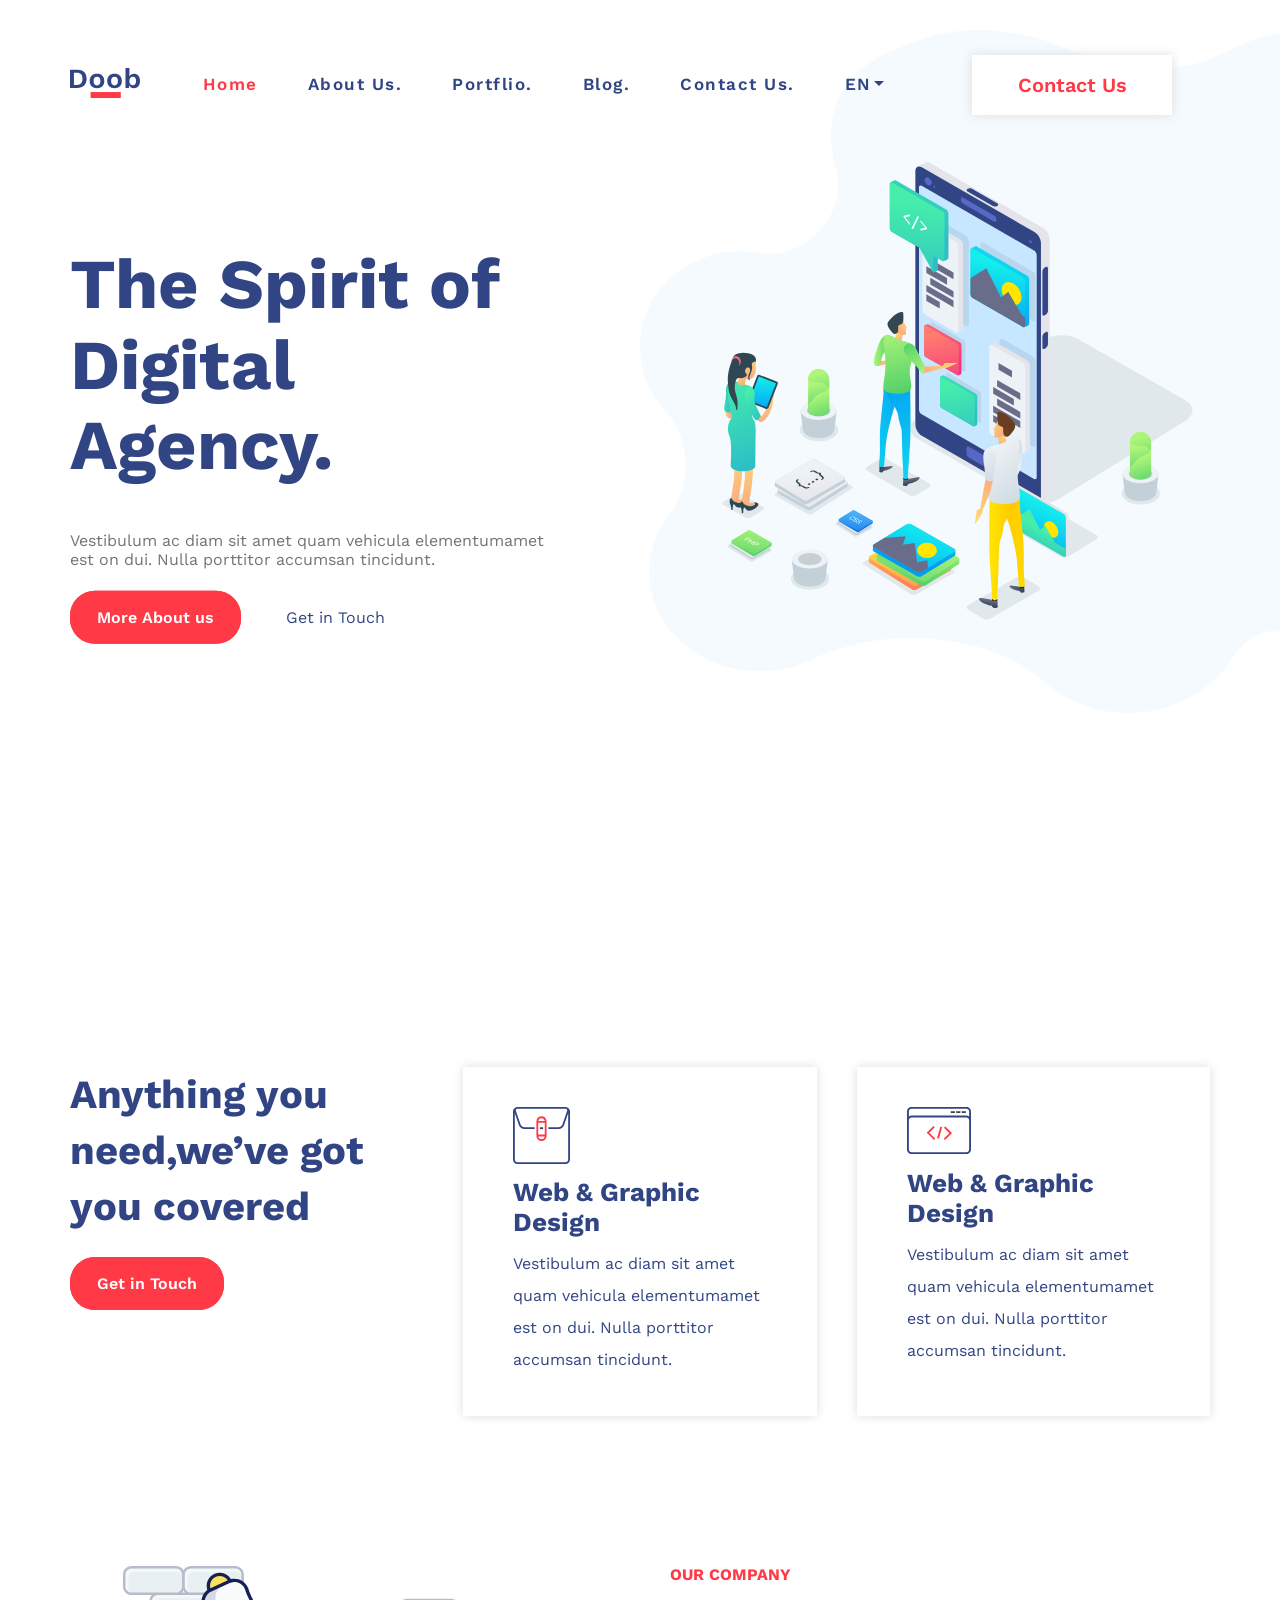
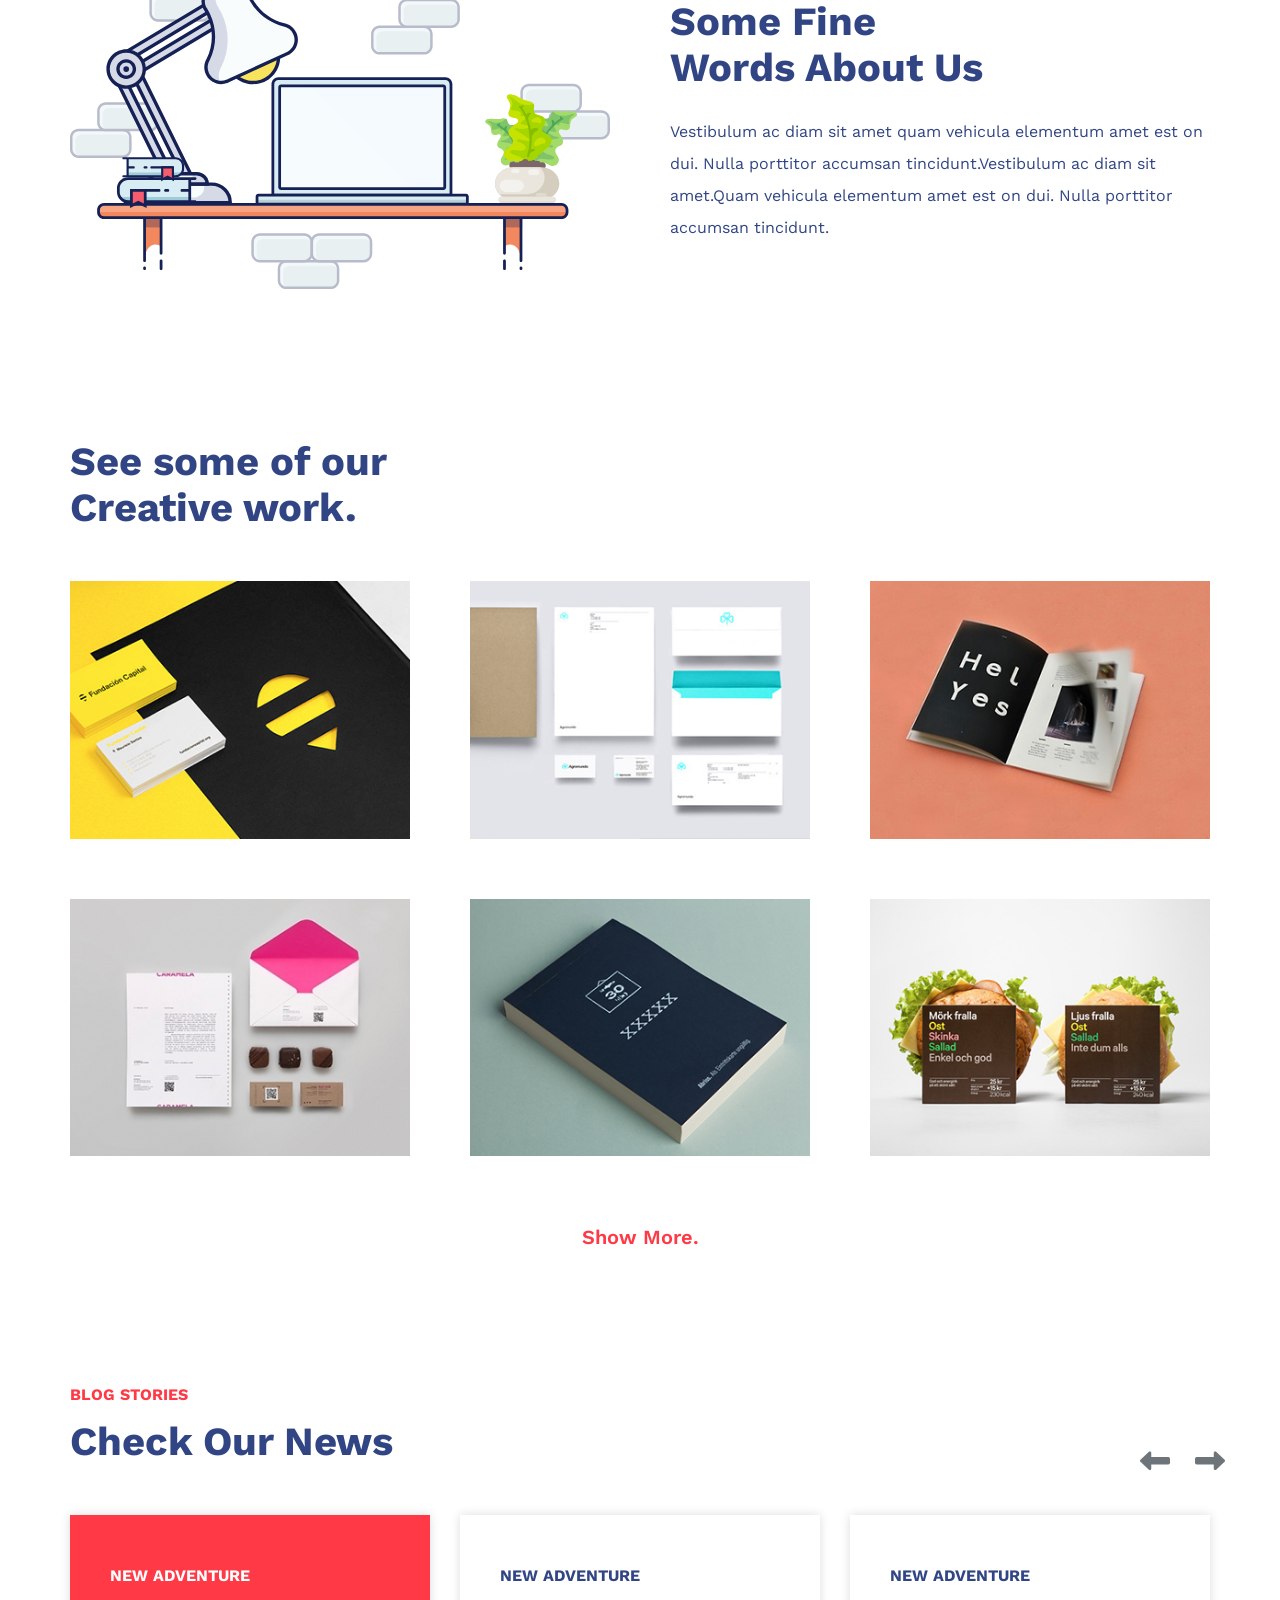
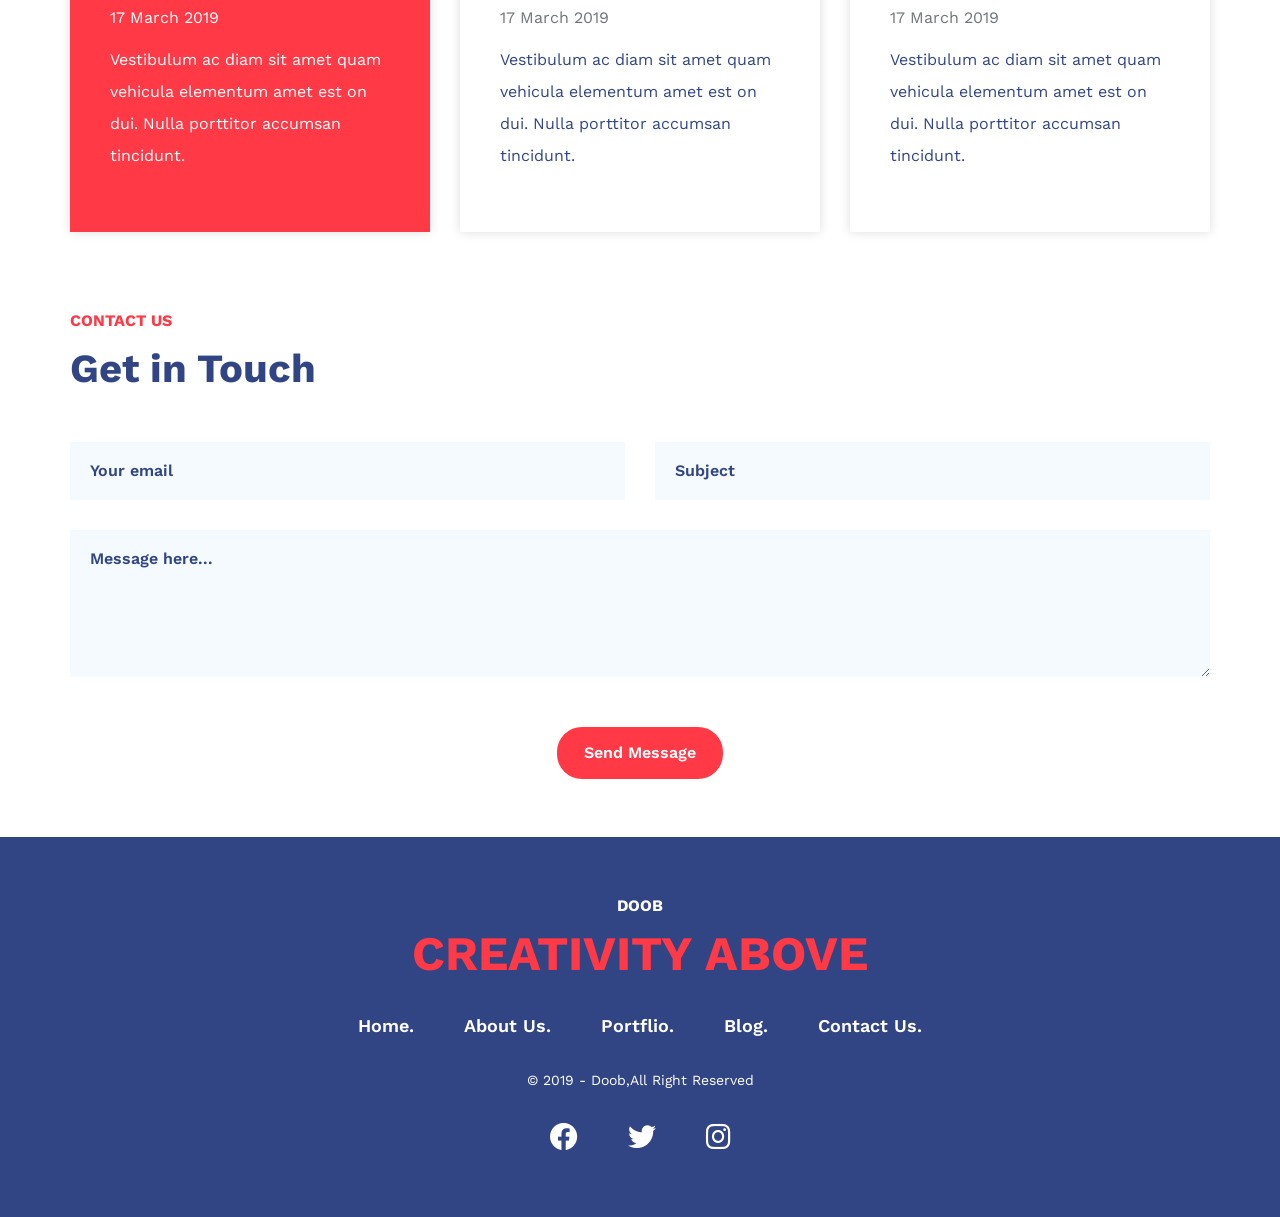
==== index.html @ 3b0971f9 "Add files via upload" ====
<!DOCTYPE html>
<html lang="en">
<head>
    <meta charset="UTF-8">
    <meta name="viewport" content="width=device-width, initial-scale=1.0">
    <title>Doob</title>
    <!-- Font Awesome Library -->
    <link rel="stylesheet" href="css/all.css">
    <!-- normalize file -->
    <link rel="stylesheet" href="css/normalize.css">
    <!-- framework -->
    <link rel="stylesheet" href="css/framework.css">
    <!-- Doob -->
    <link rel="stylesheet" href="css/Doob.css">
    <!-- Google fonts -->
    <link rel="preconnect" href="https://fonts.googleapis.com">
    <link rel="preconnect" href="https://fonts.gstatic.com" crossorigin>
    <link href="https://fonts.googleapis.com/css2?family=Work+Sans:wght@400;600&display=swap" rel="stylesheet">
    <!-- favicon -->
    <link rel="icon" href="images/favicon.png">
</head>
<body>
    <!-- Start Header -->
    <header id="Home">
        <div class="container">
            <div class="parent">
                <a href="#Home">
                    <img src="images/logo.svg" alt="">
                </a>         
                <nav>
                    <i class="fa-solid fa-bars"></i>
                    <!-- <i class="fa-solid fa-xmark"></i>                     js -->
                    <ul>
                        <li><a href="#Home" class="active">Home</a></li>
                        <li><a href="#About">About Us.</a></li>
                        <li><a href="#Portflio">Portflio.</a></li>
                        <li><a href="#Blog">Blog.</a></li>
                        <li><a href="#Contact">Contact Us.</a></li>
                        <li><a href="EN">EN</a></li>
                    </ul>
                    <button>Contact Us</button>
                </nav>  
            </div>
            <div class="content">
                <h1>The Spirit of Digital Agency.</h1>
                <p>Vestibulum ac diam sit amet quam vehicula elementumamet est on dui. Nulla porttitor accumsan tincidunt.</p>
                <a href="#About">More About us</a>
                <a href="#Contact">Get in Touch</a>
            </div>
        </div>
        <div class="container-fluid-hero">
            <img src="images/hero.svg" alt="hero">
        </div>
        
    </header>
    <!-- End Header -->
    <!-- Start About -->
    <div class="about" id="About">
        <div class="container">
            <div class="top-about"> 
                <div class="text">
                    <h2>Anything you need,we’ve got you covered</h2>
                    <a href="Contact">Get in Touch</a>
                </div>
                <div class="box">
                    <img src="images/service-icon1.svg" alt="">
                    <h3>Web & Graphic Design</h3>
                    <p>Vestibulum ac diam sit amet quam vehicula elementumamet est on dui. Nulla porttitor accumsan tincidunt.</p>
                </div>
                <div class="box">
                    <img src="images/service-icon2.svg" alt="">
                    <h3>Web & Graphic Design</h3>
                    <p>Vestibulum ac diam sit amet quam vehicula elementumamet est on dui. Nulla porttitor accumsan tincidunt.</p>
                </div>
            </div>
            <div class="button-about">
                <img src="images/aboutimg.svg" alt="">
                <div class="text">
                    <div class="component">
                        <h5>OUR COMPANY</h5>
                        <h2>Some Fine <br> 
                            Words About Us</h2>
                    </div>
                    <p>Vestibulum ac diam sit amet quam vehicula elementum amet est on dui. Nulla porttitor accumsan tincidunt.Vestibulum ac diam sit amet.Quam vehicula elementum amet est on dui. Nulla porttitor accumsan tincidunt.</p>
                </div>
                
            </div>
        </div>
    </div>
    <!-- End About -->
    <!-- start portfolio -->
    <div class="portfolio">
        <div class="container">
            <h2>See some of our <br> Creative work.</h2>
            <div class="images">              
                <img src="images/1.png" alt="portfolio-1">
                <img src="images/2.png" alt="portfolio-2">
                <img src="images/3.png" alt="portfolio-3">
                <img src="images/4.png" alt="portfolio-4">
                <img src="images/5.png" alt="portfolio-5">
                <img src="images/6.png" alt="portfolio-6">
                <!-- <img src="images/1.png" alt="">                    js
                <img src="images/1.png" alt="">
                <img src="images/1.png" alt=""> -->
            </div>
            <button>Show More.</button>
        </div>
    </div>
    <!-- end portfolio -->
    <!-- start blog -->
    <div class="blog">
        <div class="container">
            <div class="component">
                <h5>BLOG STORIES</h5>
                <h2>Check Our News</h2>
            </div>
            <i class="fa-solid fa-left-long"></i>
            <i class="fa-solid fa-right-long"></i>
            <div class="content">
                <div class="box active">
                    <h6>NEW ADVENTURE</h6>
                    <p>17 March 2019</p>
                    <p>Vestibulum ac diam sit amet quam vehicula elementum amet est on dui. Nulla porttitor accumsan tincidunt.</p>
                </div>
                <div class="box">
                    <h6>NEW ADVENTURE</h6>
                    <p>17 March 2019</p>
                    <p>Vestibulum ac diam sit amet quam vehicula elementum amet est on dui. Nulla porttitor accumsan tincidunt.</p>
                </div>
                <div class="box">
                    <h6>NEW ADVENTURE</h6>
                    <p>17 March 2019</p>
                    <p>Vestibulum ac diam sit amet quam vehicula elementum amet est on dui. Nulla porttitor accumsan tincidunt.</p>
                </div>
                <!-- <div class="box">
                    <h6>NEW ADVENTURE</h6>                                              js,hover
                    <p>17 March 2019</p>
                    <p>Vestibulum ac diam sit amet quam vehicula elementum amet est on dui. Nulla porttitor accumsan tincidunt.</p>
                </div>
                <div class="box">
                    <h6>NEW ADVENTURE</h6>
                    <p>17 March 2019</p>
                    <p>Vestibulum ac diam sit amet quam vehicula elementum amet est on dui. Nulla porttitor accumsan tincidunt.</p>
                </div>
                <div class="box">
                    <h6>NEW ADVENTURE</h6>
                    <p>17 March 2019</p>
                    <p>Vestibulum ac diam sit amet quam vehicula elementum amet est on dui. Nulla porttitor accumsan tincidunt.</p>
                </div> -->
            </div>
        </div>
    </div>
    <!-- end blog -->
    <!-- start contact -->
    <div class="contact">
        <div class="container">
            <div class="component">
                <h5>CONTACT US</h5>
                <h2>Get in Touch</h2>
            </div>
            <form action="">
                <input type="text" placeholder="Your email">
                <input type="subject" placeholder="Subject">
                <textarea name="massage" id="" cols="2" rows="2" placeholder="Message here..."></textarea>
            </form>
            <a href="#Home">Send Message</a>
        </div>
    </div>
    <!-- end contact  -->
    <!-- start footer -->
    <footer>
        <div class="container">
                <h5>DOOB</h5>
                <h3>CREATIVITY ABOVE</h3>
            <ul>
                <li><a href="#Home" class="active">Home.</a></li>
                <li><a href="#About">About Us.</a></li>
                <li><a href="#Portflio">Portflio.</a></li>
                <li><a href="#Blog">Blog.</a></li>
                <li><a href="#Contact">Contact Us.</a></li>
            </ul>
            <h6>&copy; 2019 - Doob,All Right Reserved</h6>
            <ul>
                <li><a href="https://www.facebook.com/"><i class="fa-brands fa-facebook"></i></a></li>
                <li><a href="https://twitter.com/"><i class="fa-brands fa-twitter"></i></a></li>
                <li><a href="https://instagram.com/"><i class="fa-brands fa-instagram"></i></a></li>
            </ul>
        </div> 
    </footer>
    <!-- end footer -->

</body>
</html>
---- css/Doob.css ----
/* start variables */
:root {
    --main-color: #314584;
    --Secondry-color:#FF3946;
    --section-padding: 100px;
}
/* end variables */
/* start global */
*{
    padding: 0;
    margin: 0;
    box-sizing: border-box;
    -webkit-box-sizing: border-box;
    -moz-box-sizing: border-box;
} 
*:focus {
    outline: none;
}
html {
    scroll-behavior: smooth;
}
body {
    font-family: 'Work Sans', sans-serif;
}
.container {
    padding-left: 15px;
    padding-right: 15px;
    margin-left: auto;
    margin-right: auto;
}
ul {
    list-style: none;
}
a {
    text-decoration: none;
}
/* small */
@media (min-width:768px) {
    .container {
        width: 750px;
    }
}
/* medium */
@media (min-width:992px) {
    .container {
        width: 970px;
    }
}
/* large */
@media (min-width:1200px) {
    .container {
        width: 1170px;
    }
}
/* end global */
/* Start Components */
@media (max-width:991px) {
    .component{
        text-align: center;
}
}
    .component h5 {
    margin-bottom: 15px;
    color: var(--Secondry-color);
    font-size: 16px;
}
    .component h2 {
    font-size: 40px;
    color: var(--main-color);
    margin-bottom: 25px;
}

/* end Components */
/* start header */
header {
    position: relative;
    height: 687px;
}
header .container .parent{
    display: flex;
    justify-content: space-between;
    align-items: center;
    min-height: 97px;
    padding-top: 55px;
    flex-wrap: wrap;
    position: relative;
}
@media (max-width: 991px) {
    header .container .parent{
        padding-top: 20px;
        align-items: flex-start;
    }
}
header .container>a {
    display: inline-block;
    margin-right: 70px;
}
header .container nav {
    display: flex;
    flex: 1;
    justify-content: space-around;
    align-items: center;

}
@media (max-width: 991px) {
    header .container nav {
      display: flex;
      justify-content: flex-end;
    }
}
header .container nav i {
    color: var(--main-color);
    font-weight: 600;
    font-size: 20px;
    cursor: pointer;
}
@media (min-width: 992px) {
    header .container nav i{
      display: none;
    }
  }
header .container nav ul {
    display: flex;
    align-items: center;

}
@media (max-width: 991px) {
    header .container nav ul {
      display: none;
      top: 0;
    }
    header nav i:hover + ul {
        display: flex;
        flex-direction: column;
        position: absolute;
        top: 130%;
        left: 0;
        width: 100%;
    }
}
header .container nav ul li a{
    color: var(--main-color);
    display: block;
    padding: 10px 25px;
    font-size: 17px;
    font-weight: 600;
    position: relative;
    transition: 0.3s;
    letter-spacing: 1.5px;
}
@media (max-width:1200px) {
    header .container nav ul li a {
        padding: 10px 7px;
    }
}
@media (max-width: 991px) {
    header .container nav ul li a {
        font-size: 32px;
    }
}
header .container nav ul li:last-child a::after {
    content: "";
    position: absolute;
    top: 52%;
    right: 12.5px;
    transform: translateY(-50%);
    border-color: var(--main-color) transparent transparent;
    border-width: 5px;
    border-style: solid;
    -webkit-transform: translateY(-50%);
    -moz-transform: translateY(-50%);
    -ms-transform: translateY(-50%);
    -o-transform: translateY(-50%);
}
@media (max-width: 991px) {
    header .container nav ul li:last-child a::after {
        border-width: 8px;
        right: -12px;
    }
}
header .container nav ul li:last-child a:hover::after{
    border-color: var(--Secondry-color) transparent transparent;
}
header .container nav ul li .active
,header .container nav ul li a:hover{
    color: var(--Secondry-color);
}
header .container nav>button {
    background: white;
    color: var(--Secondry-color);
    font-weight: 600;
    font-size: 20px;
    border: none;
}
@media (min-width:1200px) {
    header .container nav>button {
        width: 200px;
        height: 60px;
        box-shadow: 0 0 10px #ddd;
    }
}
@media (max-width: 991px) {
    header .container nav>button {
      display: none;
    }
  }

header .container-fluid-hero {
    width: 100%;
    padding-right: 15px;
    padding-left: 15px;
    margin-right: auto;
    margin-left: auto;
}
header .container-fluid-hero img {
    position: absolute;
    top: 0;
    right: 0;
    z-index: -9;
    margin-top: 30px;
    width: 50%;
}


@media (max-width: 991px) {
    .container-fluid-hero img {
    display: none;
}
}
header .container .content {
    max-width: 500px;
    position: absolute;
    top: 70%;
    transform: translateY(-50%);
    -webkit-transform: translateY(-50%);
    -moz-transform: translateY(-50%);
    -ms-transform: translateY(-50%);
    -o-transform: translateY(-50%);
}
@media (min-width:992px) {
    header .container .content {
        top: 60%;
    }
}
@media (max-width:991px) {
    header .container .content{
        text-align: center;
    position: absolute;
    left: 50%;
    transform: translateX(-50%);
    }
    
}
header .container .content h1 {
    font-size: 70px;
    color: var(--main-color);
}
@media (max-width: 991px) {
    header .container .content h1 {
    font-size: 40px;
}
}
header .container .content p {
    font-size: 16px;
    color: #6E757A;
    margin-bottom: 40px;
}
header .container .content a:first-of-type {
    color: #ffff;
    background-color: var(--Secondry-color);
    border: 2px solid var(--Secondry-color);
    padding: 15px 25px;
    border-radius: 25px;
    font-weight: 600;
    -webkit-border-radius: 25px;
    -moz-border-radius: 25px;
    -ms-border-radius: 25px;
    -o-border-radius: 25px;

}
header .container .content a:first-of-type:hover {
    color: var(--main-color);
    background-color: #ffff;
}
@media (max-width:991px) {
    header .container .content a:first-of-type{
        margin: 30px 0;
        display: inline-block;
}
    
}
header .container .content a:last-of-type {
    margin: 0 40px;
    color: var(--main-color);
}
header .container .content a:last-of-type:hover {
    color: var(--Secondry-color);
}
/* end header */
/* start About */
/* top-about */
.about {
    padding:calc(var(--section-padding) + 80px)  10px 0 ;
    margin: 150px 0 0 ;
}
.about .container .top-about {
    display: grid;
    grid-template-columns: repeat(auto-fill, minmax(300px, 1fr));
    grid-column-gap: 40px;
    margin: 50px 0;
    grid-row-gap: 60px;
}
@media (max-width:991px) {
    .about .container .top-about .text{
        display: flex;
        justify-content: center;
        align-items: center;
        flex-wrap: wrap;
}
}
.about .container .top-about .text h2 {
    font-size: 40px;
    color: var(--main-color);
    line-height: 1.4;
    margin-bottom: 40px;
}
@media (max-width:991px) {
    .about .container .top-about .text h2{
        text-align: center;
}
}
.about .container .top-about .text a {
    color: #ffff;
    background-color: var(--Secondry-color);
    border: 2px solid var(--Secondry-color);
    padding: 15px 25px;
    border-radius: 25px;
    font-weight: 600;
    -webkit-border-radius: 25px;
    -moz-border-radius: 25px;
    -ms-border-radius: 25px;
    -o-border-radius: 25px;
}
.about .container .top-about .box {
    padding: 40px 50px;
    color: var(--main-color);
    box-shadow: 0 0 10px #ddd;
    background-color: #ffff;
}
.about .container .top-about .box h3 {
    font-size: 26px;
    margin: 10px 0;
}
.about .container .top-about .box p {
    line-height: 2;
    
}
/* button-about */
.about .container .button-about {
    display: grid;
    grid-template-columns: repeat(auto-fill, minmax(400px, 1fr));
    grid-column-gap: 60px;
    margin: 50px 0;
    grid-row-gap: 60px;
    padding: var(--section-padding) 0;
}
.about .container .button-about img {
    width: 100%;
}

@media (max-width:991px) {
    .about .container .button-about .text{
        text-align: center;
}
}

@media (max-width:991px) {
    .about .container .button-about .text .component h2{
        line-height: 1.5;
        font-size: 32px;
}
}
.about .container .button-about .text p {
    color: var(--main-color);
    line-height: 2;
}
/* end About */
/* start portfolio */
.portfolio {
    padding-bottom: var(--section-padding);
    position: relative;
} 
.portfolio .container h2{
    font-size: 40px;
    color: var(--main-color);
    margin-bottom: 40px;
}
.portfolio .container .images{
    display: grid;
    grid-template-columns: repeat(auto-fill, minmax(300px, 1fr));
    grid-column-gap: 60px;
    margin: 50px 0;
    grid-row-gap: 60px;
}
.portfolio .container .images img {
    position: relative;
    width: 100%;

}
/* .portfolio .container .images img::after {
    content: "";
    width: 100px;
    height: 100px;
    background-color: #314584;
    position: absolute;
    left: 50%;
    top: 50%;
}
.portfolio .container .images img:hover::after {

} */
.portfolio .container button{
    position: absolute;
    left: 50%;
    transform: translateX(-50%);
    border: none;
    color: var(--Secondry-color);
    padding: 20px 30px;
    font-size: 20px;
    background-color: #ffff;
    cursor: pointer;
    font-weight: 600;
}
/* end portfolio */
/* start blog */
.blog {
    margin-top: 80px ;
    margin-bottom: 80px ;
}
.blog .container {
    position: relative;
}
.blog .container .content {
    display: grid;
    grid-template-columns: repeat(auto-fill, minmax(300px, 1fr));
    grid-column-gap: 30px;
    margin: 50px 0;
    grid-row-gap: 60px;
}
.blog .container i{
    position: absolute;
    right: 0;
    top: 60px;
    color: #6E757A;
    font-size: 30px;
    cursor: pointer;
}
@media (max-width:991px) {
    .blog .container i{
        display: none;
}
}
.blog .container  i:first-of-type {
    right: 55px;
}
.blog .container  i:hover
{
    color: var(--main-color);
}

.blog .container .content .box{
    padding: 40px;
    padding-bottom: 60px;
    box-shadow: 0 0 10px #ddd;
    line-height: 2;
    cursor: pointer;
}
.blog .container .content .active {
    background-color: var(--Secondry-color);
}
.blog .container .content .box h6 {
    color: var(--main-color);
    margin: 5px 0;
    font-size: 16px;
}
.blog .container .content .active h6 {
    color: #ffff;
}
.blog .container .content .box p:not(:last-child) {
    color: #6E757A;
    margin: 10px 0;
}

.blog .container .content .box p:last-child{
    color: var(--main-color);
}
.blog .container .content .active p{
    color: #ffff !important;
}
/* end blog */
/* start contact us */
.contact .container {
    position: relative;
}
.contact .container form {
    display: grid;
    grid-template-columns: repeat(auto-fill, minmax(450px, 1fr));
    flex-wrap: wrap;
    grid-column-gap: 30px;
    margin: 50px 0;
    
    grid-row-gap: 30px;
}
@media (min-width:992px) {
    .contact .container form {
    grid-template-rows: repeat(3, 1fr);
}
}
@media (max-width:768px) {
    .contact .container form {
        grid-template-columns: repeat(auto-fill, minmax(300px, 1fr));
}
}
.contact .container form input {
    border: none;
    background-color: #F4FAFE;
    padding: 20px;
    font-weight: 600;
    color: var(--main-color);
}
.contact .container form input::placeholder
,.contact .container form textarea::placeholder{
    color: var(--main-color);
}
.contact .container form textarea{
    border: none;
    background-color: #F4FAFE;
    padding: 20px;
    font-weight: 600;
    color: var(--main-color);
}
@media (min-width:992px) {
    .contact .container form textarea {
    grid-area: 2/1/4/3;
}
}
.contact .container  a{
    background-color: var(--Secondry-color);
    border: 2px solid var(--Secondry-color);
    padding: 15px 25px;
    border-radius: 25px;
    font-weight: 600;
    -webkit-border-radius: 25px;
    -moz-border-radius: 25px;
    -ms-border-radius: 25px;
    -o-border-radius: 25px;
    color: #ffff;
    position: absolute;
    left: 50%;
    transform: translateX(-50%);
}
/* end contact us */
/* start footer */
footer {
    background-color: #314584;
    padding-top: 50px;
    margin-top: 160px;
    height: 380px;
}

footer .container {
    display: flex;
    justify-content: space-evenly;
    align-items: center;
    flex-direction: column;
    height: 300px;
}
@media (max-width:479px) {
    footer {
        height: 600px;
    }
    footer .container{
        height: 550px;
        justify-content: space-between;
    }
}
footer .container h5 {
    color: #ffff;
    font-size: 16px;
}
footer .container h3 {
    font-size: 48px;
    color: var(--Secondry-color);
}
@media (max-width:479px) {
    footer .container h3 {
        font-size: 40px;
}
}
footer .container ul {
    display: flex;
    justify-content: center;
}
@media (max-width:479px) {
    footer .container ul {
        flex-direction: column;
        align-items: center;

}

    footer .container h6 + ul
    {
        flex: 0.7;
        justify-content: space-evenly;
    }
}
footer .container ul li a{
    display: block;
    padding: 25px;
    color: #ffff;
    font-weight: 600;
    font-size: 18px;
}
@media (max-width:786px) {
    footer .container ul li a {
        padding: 5px ;
}
}
@media (max-width:479px) {
    footer .container ul li a {
        padding: 0;
        font-size: 16px;
        
}
}
footer .container h6 {
    color: #fff;
    font-size: 14px;
    font-weight: 400;
}
footer .container h6 + ul li a i{
    font-size: 28px;
}
/* end footer */
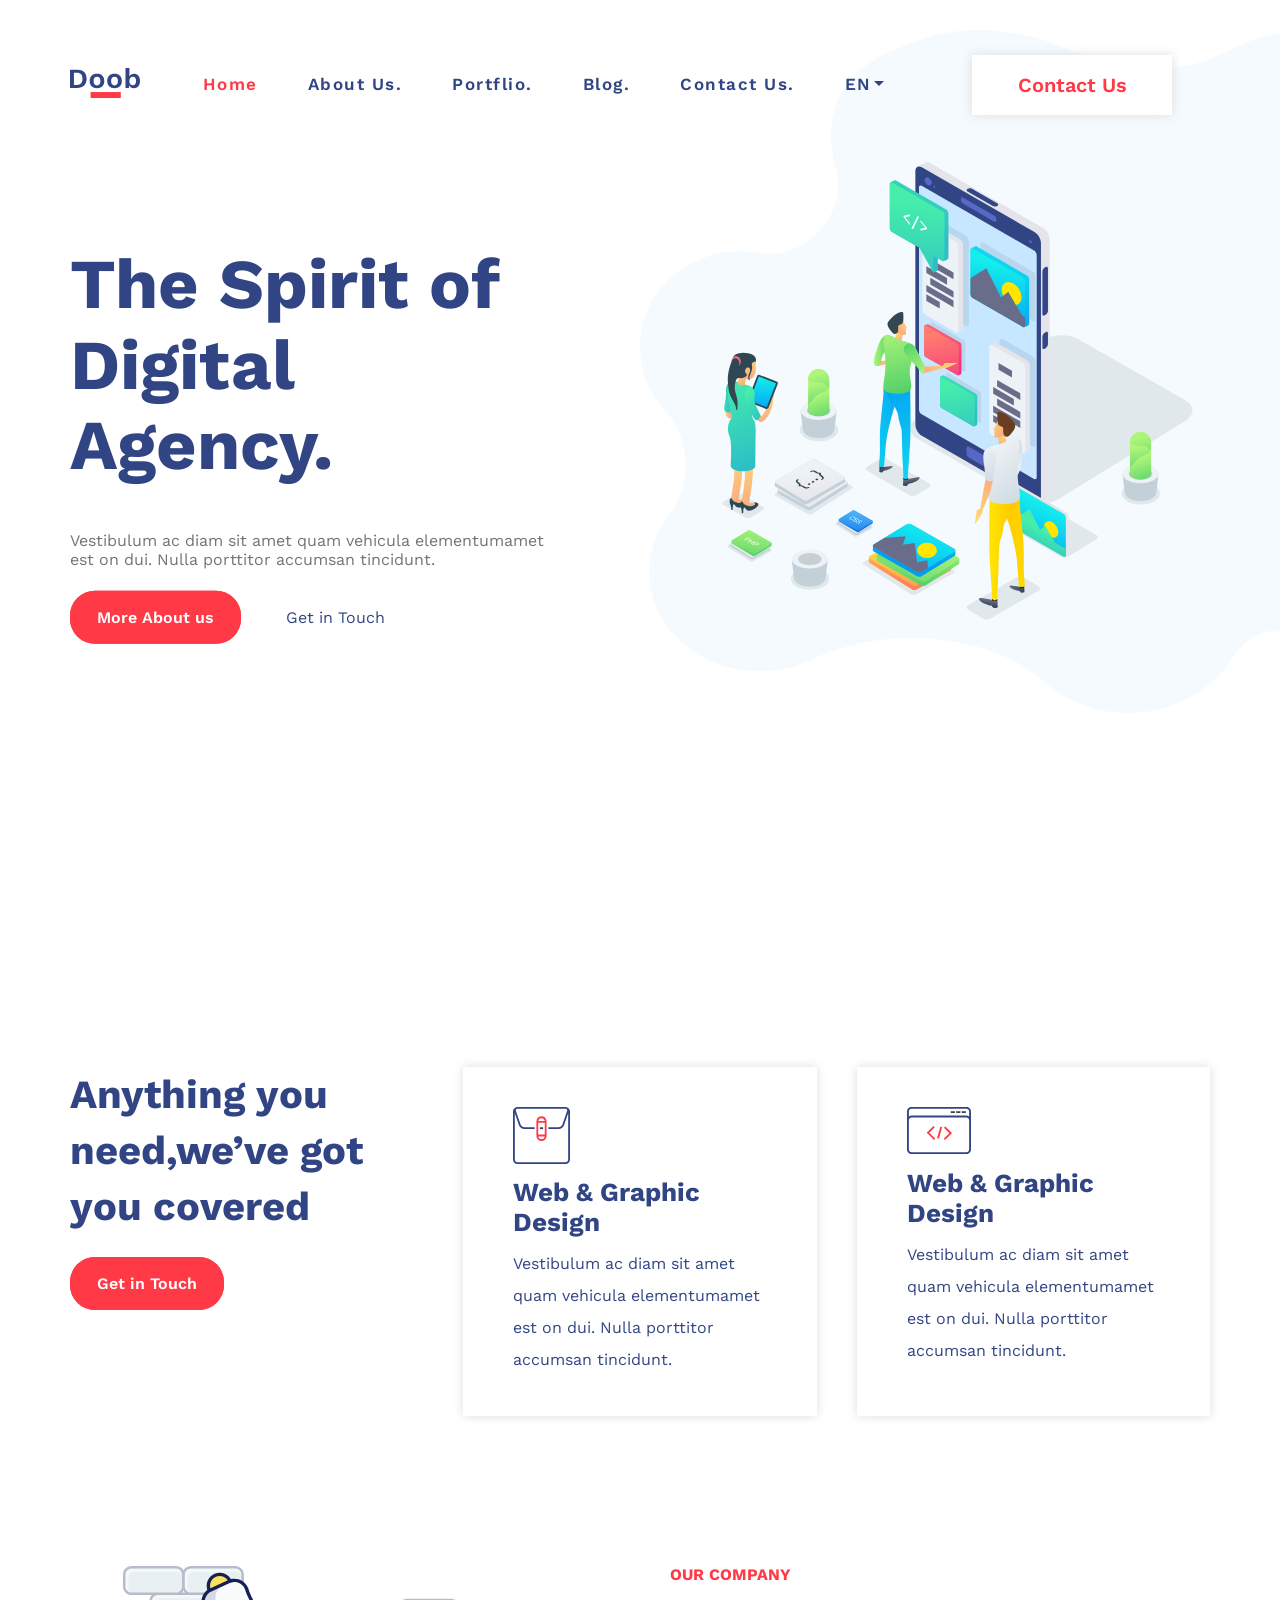
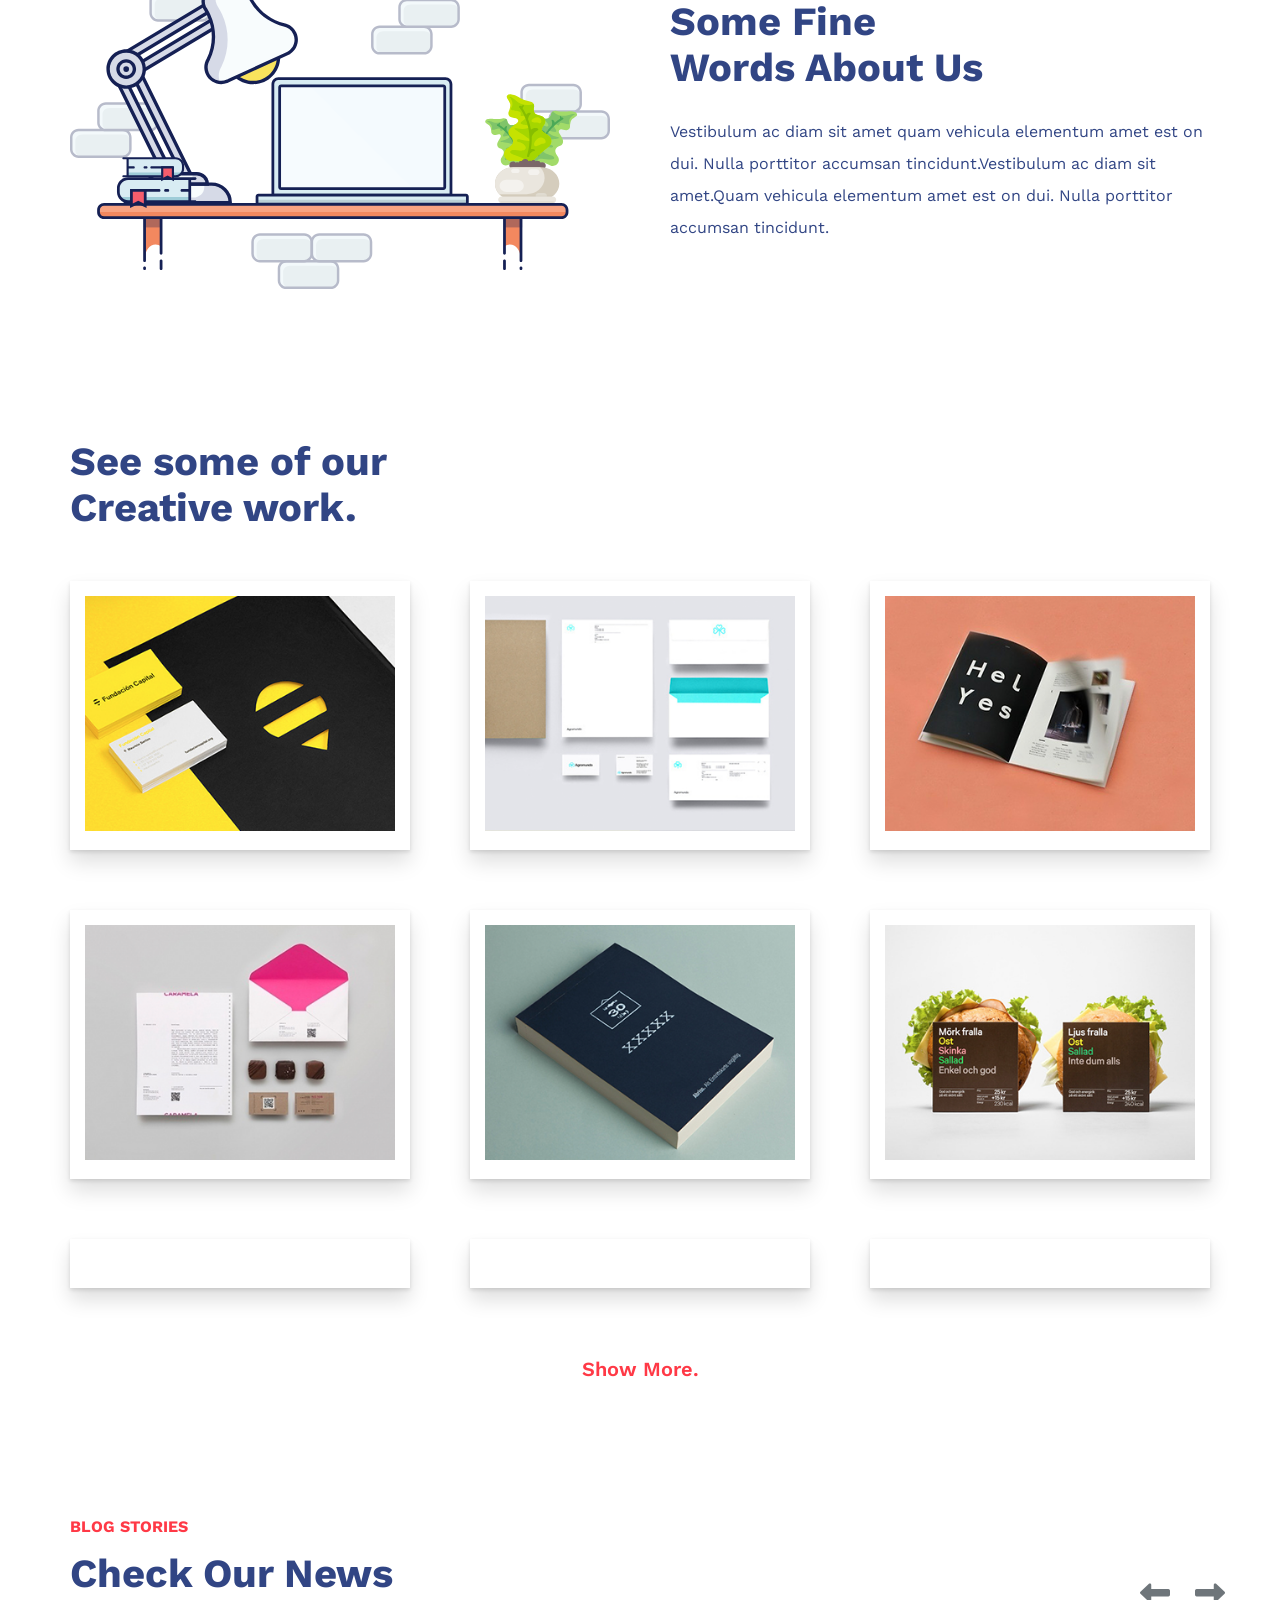
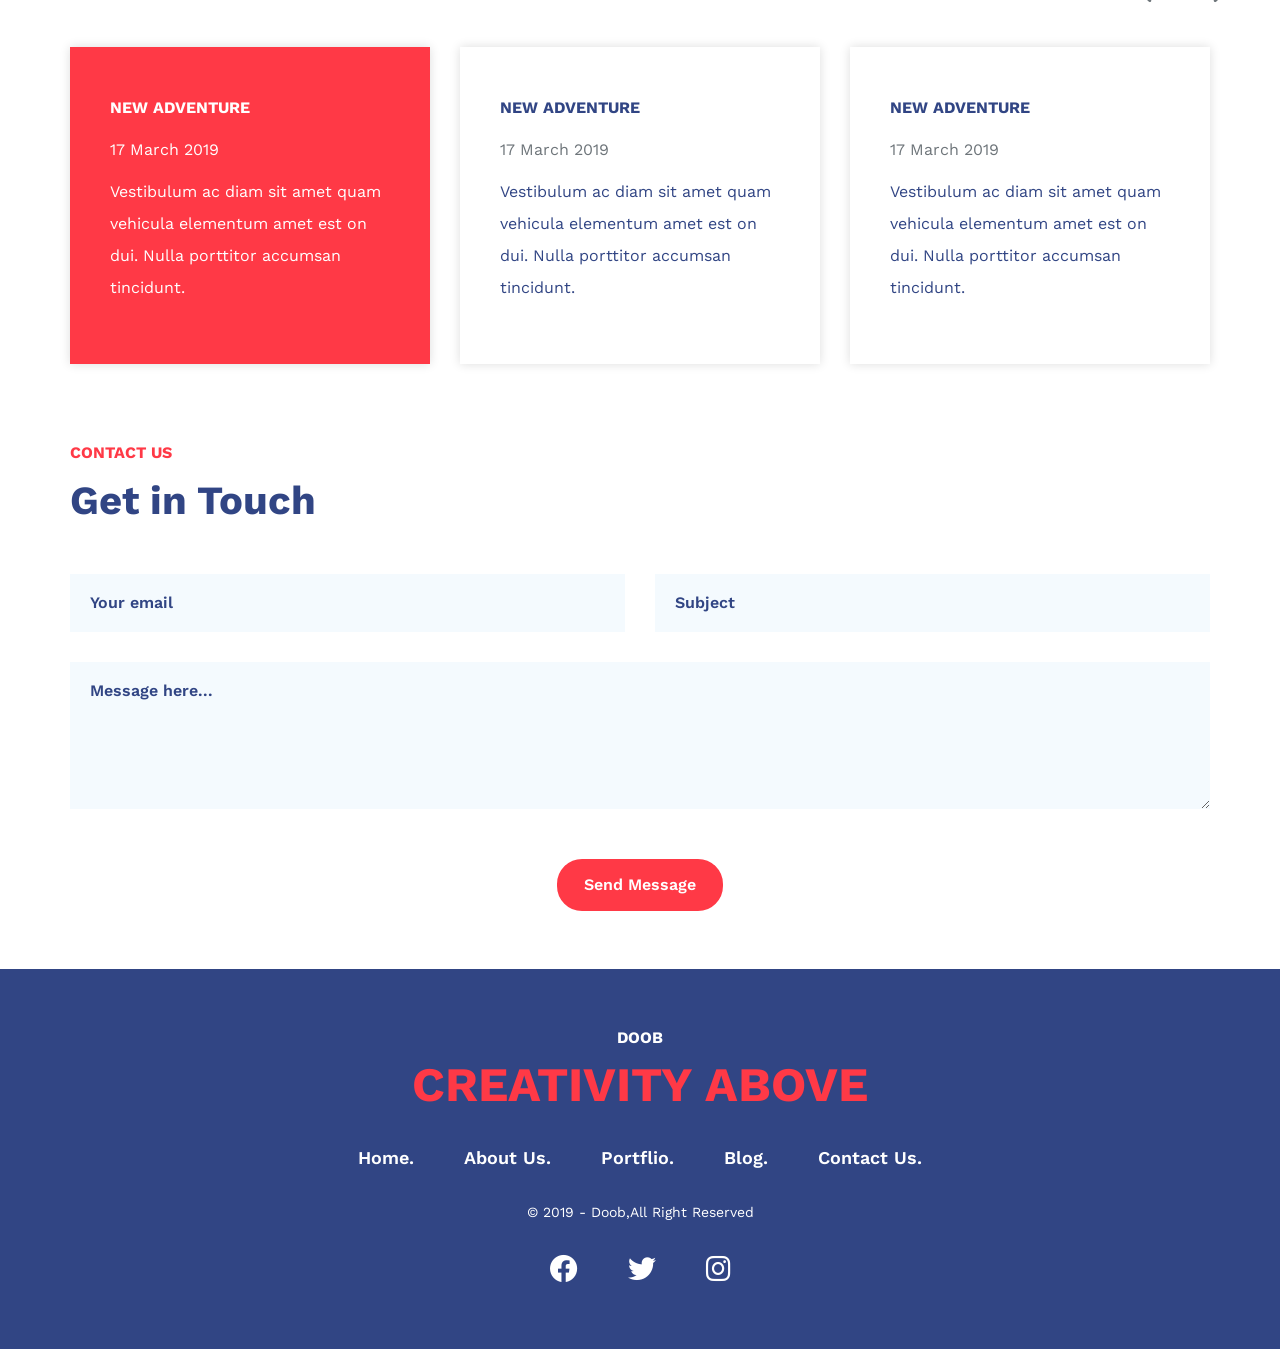
==== commit 78287c46: "Add files via upload" ====
--- a/index.html
+++ b/index.html
@@ -36,7 +36,13 @@
                         <li><a href="#Portflio">Portflio.</a></li>
                         <li><a href="#Blog">Blog.</a></li>
                         <li><a href="#Contact">Contact Us.</a></li>
-                        <li><a href="EN">EN</a></li>
+                        <li>
+                            <a href="#" class="EN">EN</a>
+                            <ul id="ul" style="display: none;">
+                                <li><a href="#" class="active">EN</a></li>
+                                <li><a href="#">AR</a></li>
+                            </ul>
+                        </li>
                     </ul>
                     <button>Contact Us</button>
                 </nav>  
@@ -89,26 +95,33 @@
     </div>
     <!-- End About -->
     <!-- start portfolio -->
-    <div class="portfolio">
+    <div class="portfolio" id="Portflio">
         <div class="container">
             <h2>See some of our <br> Creative work.</h2>
-            <div class="images">              
-                <img src="images/1.png" alt="portfolio-1">
-                <img src="images/2.png" alt="portfolio-2">
-                <img src="images/3.png" alt="portfolio-3">
-                <img src="images/4.png" alt="portfolio-4">
-                <img src="images/5.png" alt="portfolio-5">
-                <img src="images/6.png" alt="portfolio-6">
-                <!-- <img src="images/1.png" alt="">                    js
-                <img src="images/1.png" alt="">
-                <img src="images/1.png" alt=""> -->
+            <div class="images">
+                <div><img src="images/1.png" alt="portfolio-1"></div>
+                <div><img src="images/2.png" alt="portfolio-2"></div>
+                <div><img src="images/3.png" alt="portfolio-3"></div>
+                <div><img src="images/4.png" alt="portfolio-4"></div>
+                <div><img src="images/5.png" alt="portfolio-5"></div>
+                <div> <img src="images/6.png" alt="portfolio-6"></div>
+
+                
+                
+                
+                <!-- js -->
+                <div><img src="images/4.jpeg" alt=""></div>
+                <div><img src="images/5.jpg" alt=""></div>
+                <div><img src="images/6.jpg" alt=""></div>
+                
+                
             </div>
             <button>Show More.</button>
         </div>
     </div>
     <!-- end portfolio -->
     <!-- start blog -->
-    <div class="blog">
+    <div class="blog" id="Blog">
         <div class="container">
             <div class="component">
                 <h5>BLOG STORIES</h5>
@@ -152,7 +165,7 @@
     </div>
     <!-- end blog -->
     <!-- start contact -->
-    <div class="contact">
+    <div class="contact" id="Contact">
         <div class="container">
             <div class="component">
                 <h5>CONTACT US</h5>
@@ -187,7 +200,7 @@
             </ul>
         </div> 
     </footer>
-    <!-- end footer -->
-
+    <!-- end footer --> 
+    <Script src="js/main.js"></Script>
 </body>
 </html>
--- a/css/Doob.css
+++ b/css/Doob.css
@@ -138,7 +138,7 @@
         width: 100%;
     }
 }
-header .container nav ul li a{
+header .container nav  ul > li a{
     color: var(--main-color);
     display: block;
     padding: 10px 25px;
@@ -158,7 +158,31 @@
         font-size: 32px;
     }
 }
-header .container nav ul li:last-child a::after {
+header .container nav ul li:last-child a {
+    position: relative;
+}
+header .container nav ul li:last-child ul {
+    display: flex;
+    flex-direction: column;
+    align-items: center;
+    position: absolute;
+    background-color: var(--main-color);
+    bottom: -65px;
+
+}
+header .container nav ul li:last-child ul a{
+    color: #fff;
+}
+header .container nav ul li:last-child ul .active{
+    background-color: var(--Secondry-color);
+    color: #FFF;
+}
+
+header .container nav ul li:last-child ul li:last-child a:hover .active{
+    background-color: var(--main-color);
+    color: #FFF;
+}
+header .container nav ul li > .EN::after {
     content: "";
     position: absolute;
     top: 52%;
@@ -191,6 +215,7 @@
     font-weight: 600;
     font-size: 20px;
     border: none;
+    cursor: pointer;
 }
 @media (min-width:1200px) {
     header .container nav>button {
@@ -293,7 +318,7 @@
     margin: 0 40px;
     color: var(--main-color);
 }
-header .container .content a:last-of-type:hover {
+header .container nav ul li:last-child ul a:hover {
     color: var(--Secondry-color);
 }
 /* end header */
@@ -346,14 +371,29 @@
     color: var(--main-color);
     box-shadow: 0 0 10px #ddd;
     background-color: #ffff;
+    cursor: pointer;
+
 }
 .about .container .top-about .box h3 {
     font-size: 26px;
     margin: 10px 0;
+    transition: 0.5s;
+    -webkit-transition: 0.5s;
+    -moz-transition: 0.5s;
+    -ms-transition: 0.5s;
+    -o-transition: 0.5s;
 }
 .about .container .top-about .box p {
     line-height: 2;
-    
+    transition: 0.5s;
+    -webkit-transition: 0.5s;
+    -moz-transition: 0.5s;
+    -ms-transition: 0.5s;
+    -o-transition: 0.5s;
+}
+.about .container .top-about .box:hover h3 , 
+.about .container .top-about .box:hover p{
+    color: var(--Secondry-color);
 }
 /* button-about */
 .about .container .button-about {
@@ -402,10 +442,49 @@
     margin: 50px 0;
     grid-row-gap: 60px;
 }
+.portfolio .container .images div {
+    padding: 15px;
+    background-color: white;
+    box-shadow: 0px 12px 20px 0px rgb(0 0 0 / 13%), 0px 2px 4px 0px rgb(0 0 0 / 12%);
+}
 .portfolio .container .images img {
     position: relative;
     width: 100%;
 
+}
+/* .portfolio .container div img::before {
+    content: "";
+    position: absolute;
+    top: 50%;
+    left: 50%;
+    transform: translate(-50%, -50%);
+    background-color: rgb(255 255 255 / 20%);
+    width: 0;
+    height: 0;
+    opacity: 0;
+    z-index: 2;
+  }
+  .portfolio .container div:hover::before {
+    animation: flashing 0.7s;
+  } */
+  .portfolio .container div img {
+    max-width: 100%;
+    transition: 0.5s;
+    -webkit-transition: 0.5s;
+    -moz-transition: 0.5s;
+    -ms-transition: 0.5s;
+    -o-transition: 0.5s;
+    cursor: pointer;
+}
+.portfolio .container .images div {
+    overflow: hidden;
+}
+  .portfolio .container .images div img:hover {
+    transform: scale(1.2);
+    -webkit-transform: scale(1.2);
+    -moz-transform: scale(1.2);
+    -ms-transform: scale(1.2);
+    -o-transform: scale(1.2);
 }
 /* .portfolio .container .images img::after {
     content: "";
@@ -474,6 +553,14 @@
     box-shadow: 0 0 10px #ddd;
     line-height: 2;
     cursor: pointer;
+    transition: 0.5s;
+    -webkit-transition: 0.5s;
+    -moz-transition: 0.5s;
+    -ms-transition: 0.5s;
+    -o-transition: 0.5s;
+}
+.blog .container .content .box:hover{
+    background-color: var(--Secondry-color);
 }
 .blog .container .content .active {
     background-color: var(--Secondry-color);
@@ -482,9 +569,21 @@
     color: var(--main-color);
     margin: 5px 0;
     font-size: 16px;
+    transition: 0.5s;
+    -webkit-transition: 0.5s;
+    -moz-transition: 0.5s;
+    -ms-transition: 0.5s;
+    -o-transition: 0.5s;
 }
 .blog .container .content .active h6 {
     color: #ffff;
+}
+.blog .container .content .active p { 
+    transition: 0.5s;
+    -webkit-transition: 0.5s;
+    -moz-transition: 0.5s;
+    -ms-transition: 0.5s;
+    -o-transition: 0.5s;
 }
 .blog .container .content .box p:not(:last-child) {
     color: #6E757A;
@@ -493,6 +592,10 @@
 
 .blog .container .content .box p:last-child{
     color: var(--main-color);
+}
+.blog .container .content .box:hover p ,
+.blog .container .content .box:hover h6{
+    color: #ffff;
 }
 .blog .container .content .active p{
     color: #ffff !important;
@@ -599,7 +702,8 @@
 }
 footer .container ul {
     display: flex;
-    justify-content: center;
+    flex: 0.3;
+    justify-content: space-evenly;
 }
 @media (max-width:479px) {
     footer .container ul {
@@ -610,7 +714,7 @@
 
     footer .container h6 + ul
     {
-        flex: 0.7;
+        flex: 0.4;
         justify-content: space-evenly;
     }
 }
@@ -620,6 +724,15 @@
     color: #ffff;
     font-weight: 600;
     font-size: 18px;
+    transition: 0.5s;
+    -webkit-transition: 0.5s;
+    -moz-transition: 0.5s;
+    -ms-transition: 0.5s;
+    -o-transition: 0.5s;
+}
+footer .container ul:first-of-type li a:hover {
+    color: var(--Secondry-color);
+
 }
 @media (max-width:786px) {
     footer .container ul li a {
